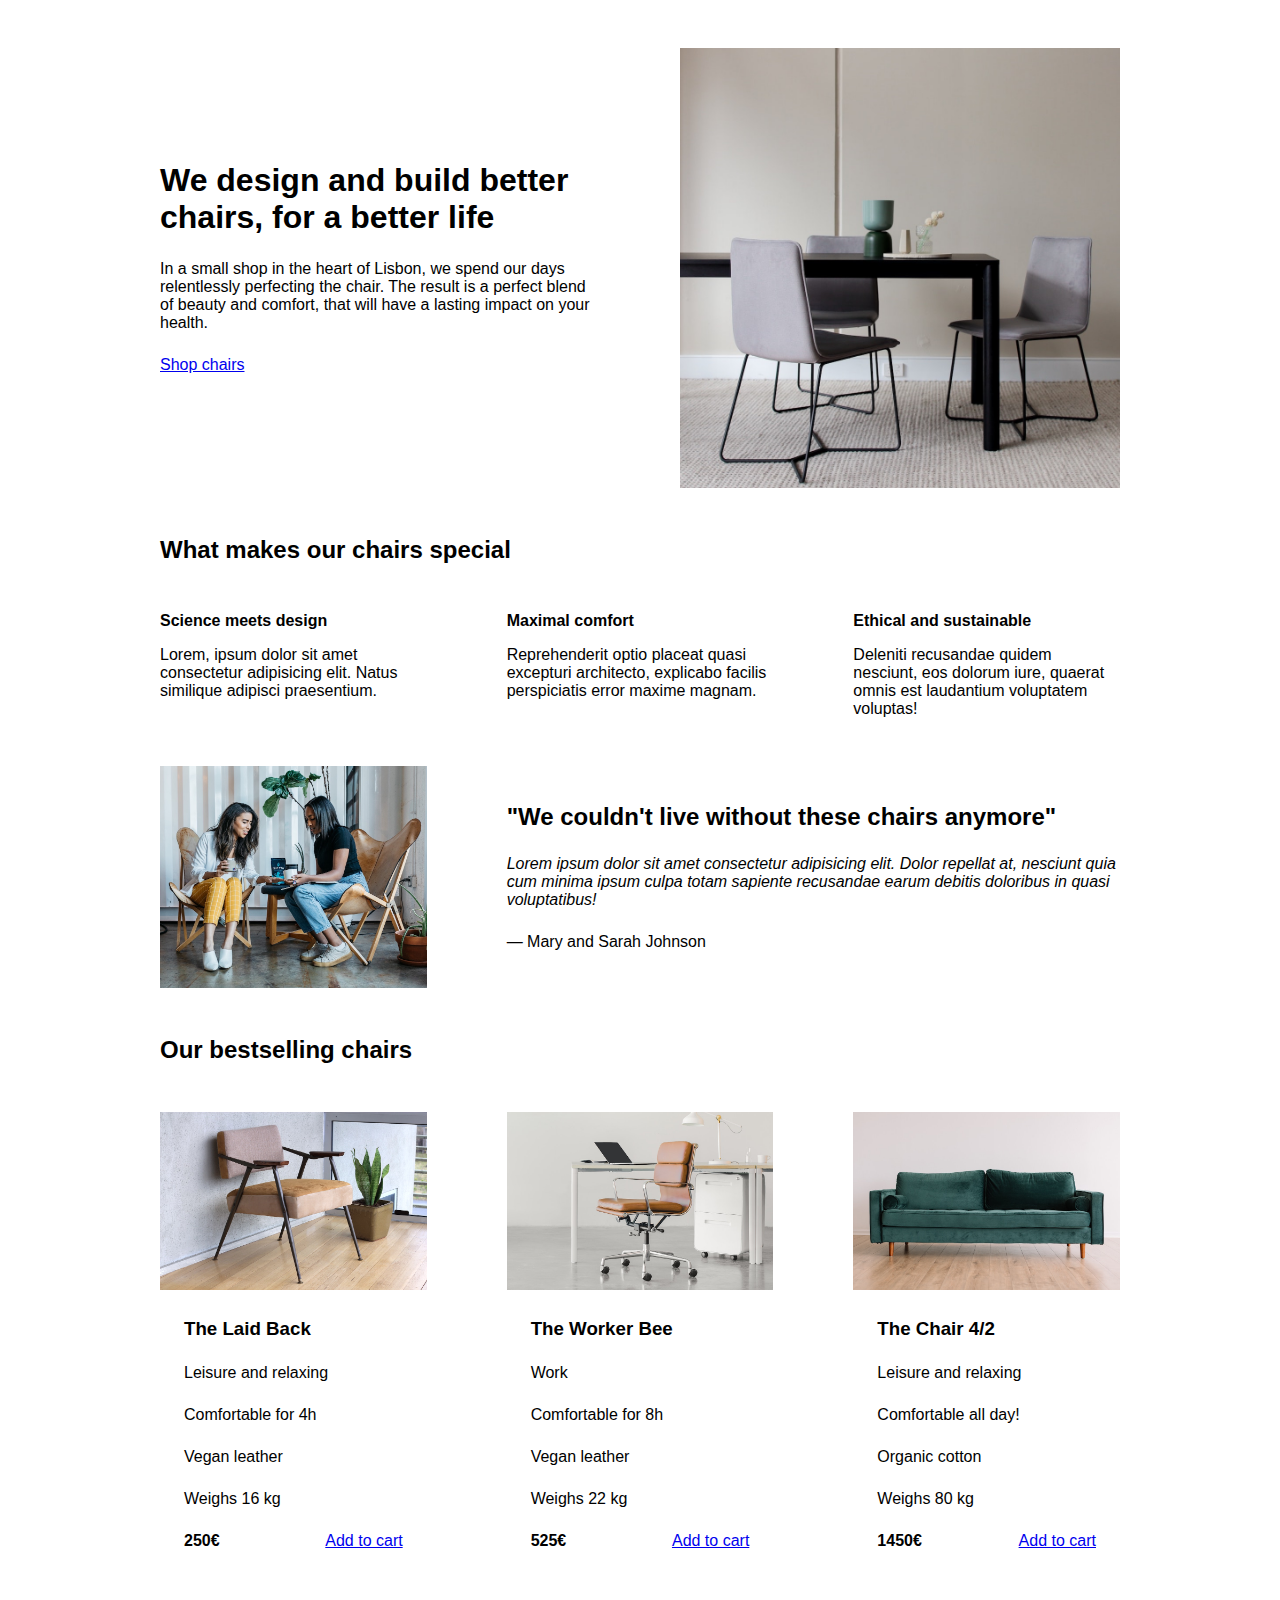
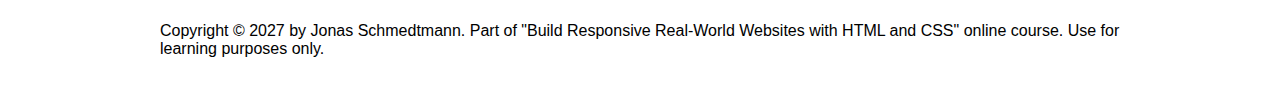
==== front/05-Design/index.html @ 14b937d6 "start new jurney of web design" ====
<!DOCTYPE html>
<html lang="en">
  <head>
    <meta charset="UTF-8" />
    <meta http-equiv="X-UA-Compatible" content="IE=edge" />
    <meta name="viewport" content="width=device-width, initial-scale=1.0" />

    <link rel="stylesheet" href="style.css" />
    <title>Lisbon Chair Shop</title>
  </head>
  <body>
    <div class="container">
      <header>
        <div class="header-text-box">
          <h1>We design and build better chairs, for a better life</h1>
          <p class="header-text">
            In a small shop in the heart of Lisbon, we spend our days
            relentlessly perfecting the chair. The result is a perfect blend of
            beauty and comfort, that will have a lasting impact on your health.
          </p>
          <a class="btn btn--big" href="#">Shop chairs</a>
        </div>
        <img src="hero.jpg" alt="Photo" />
      </header>

      <section>
        <h2>What makes our chairs special</h2>
        <div class="grid-3-cols">
          <div>
            <p class="features-title"><strong>Science meets design</strong></p>
            <p class="features-text">
              Lorem, ipsum dolor sit amet consectetur adipisicing elit. Natus
              similique adipisci praesentium.
            </p>
          </div>

          <div>
            <p class="features-title">
              <strong>Maximal comfort</strong>
            </p>
            <p class="features-text">
              Reprehenderit optio placeat quasi excepturi architecto, explicabo
              facilis perspiciatis error maxime magnam.
            </p>
          </div>

          <div>
            <p class="features-title">
              <strong>Ethical and sustainable</strong>
            </p>
            <p class="features-text">
              Deleniti recusandae quidem nesciunt, eos dolorum iure, quaerat
              omnis est laudantium voluptatem voluptas!
            </p>
          </div>
        </div>
      </section>

      <section class="testimonial-section">
        <div class="grid-3-cols">
          <img src="customers.jpg" alt="People sitting on chairs" />
          <div class="testimonial-box">
            <h2>"We couldn't live without these chairs anymore"</h2>
            <blockquote class="testimonial-text">
              Lorem ipsum dolor sit amet consectetur adipisicing elit. Dolor
              repellat at, nesciunt quia cum minima ipsum culpa totam sapiente
              recusandae earum debitis doloribus in quasi voluptatibus!
            </blockquote>
            <p class="testimonial-author">&mdash; Mary and Sarah Johnson</p>
          </div>
        </div>
      </section>

      <section>
        <h2>Our bestselling chairs</h2>
        <div class="grid-3-cols">
          <figure class="chair">
            <img src="chair-1.jpg" alt="Chair" />
            <div class="chair-box">
              <h3>The Laid Back</h3>
              <ul class="chair-details">
                <li>
                  <!-- Span is a generic INLINE text element, it doesn't have any meaning. It's like a div element, but inline -->
                  <span>Leisure and relaxing</span>
                </li>
                <li>
                  <span>Comfortable for 4h</span>
                </li>
                <li>
                  <span>Vegan leather</span>
                </li>
                <li>
                  <span>Weighs 16 kg</span>
                </li>
              </ul>
              <div class="chair-price">
                <strong>250€</strong>
                <a href="#" class="btn btn--small">Add to cart</a>
              </div>
            </div>
          </figure>

          <figure class="chair">
            <img src="chair-2.jpg" alt="Chair" />
            <div class="chair-box">
              <h3>The Worker Bee</h3>
              <ul class="chair-details">
                <li>
                  <span>Work</span>
                </li>
                <li>
                  <span>Comfortable for 8h</span>
                </li>
                <li>
                  <span>Vegan leather</span>
                </li>
                <li>
                  <span>Weighs 22 kg</span>
                </li>
              </ul>
              <div class="chair-price">
                <strong>525€</strong>
                <a href="#" class="btn btn--small">Add to cart</a>
              </div>
            </div>
          </figure>

          <figure class="chair">
            <img src="chair-3.jpg" alt="Chair" />
            <div class="chair-box">
              <h3>The Chair 4/2</h3>
              <ul class="chair-details">
                <li>
                  <span>Leisure and relaxing</span>
                </li>
                <li>
                  <span>Comfortable all day!</span>
                </li>
                <li>
                  <span>Organic cotton</span>
                </li>
                <li>
                  <span>Weighs 80 kg</span>
                </li>
              </ul>
              <div class="chair-price">
                <strong>1450€</strong>
                <a href="#" class="btn btn--small">Add to cart</a>
              </div>
            </div>
          </figure>
        </div>
      </section>

      <footer>
        Copyright &copy; 2027 by Jonas Schmedtmann. Part of "Build Responsive
        Real-World Websites with HTML and CSS" online course. Use for learning
        purposes only.
      </footer>
    </div>
  </body>
</html>
---- front/05-Design/style.css ----
/*
SPACING SYSTEM (px)
2 / 4 / 8 / 12 / 16 / 24 / 32 / 48 / 64 / 80 / 96 / 128

FONT SIZE SYSTEM (px)
10 / 12 / 14 / 16 / 18 / 20 / 24 / 30 / 36 / 44 / 52 / 62 / 74 / 86 / 98
*/

* {
  margin: 0;
  padding: 0;
  box-sizing: border-box;
}

/* ------------------------ */
/* GENERAL STYLES */
/* ------------------------ */
body {
  font-family: sans-serif;
}

.container {
  width: 960px;
  margin: 0 auto;
}

header,
section {
  margin-bottom: 48px;
}

h2 {
  margin-bottom: 48px;
}

.grid-3-cols {
  display: grid;
  grid-template-columns: repeat(3, 1fr);
  column-gap: 80px;
}

/* ------------------------ */
/* COMPONENT STYLES */
/* ------------------------ */

/* HEADER */
header {
  display: grid;
  grid-template-columns: repeat(2, 1fr);
  column-gap: 80px;
  margin-top: 48px;
}

.header-text-box {
  align-self: center;
}

h1 {
  margin-bottom: 24px;
}

.header-text {
  margin-bottom: 24px;
}

img {
  width: 100%;
}

/* FEATURES */
.features-icon {
}

.features-title {
  margin-bottom: 16px;
}

.features-text {
}

/* TESTIMONIAL */
.testimonial-section {
}

.testimonial-box {
  grid-column: 2 / -1;
  align-self: center;
}

.testimonial-box h2 {
  margin-bottom: 24px;
}

.testimonial-text {
  font-style: italic;
  margin-bottom: 24px;
}

/* CHAIRS */
.chair-box {
  padding: 24px;
}

h3 {
  margin-bottom: 24px;
}

.chair-details {
  list-style: none;
  margin-bottom: 24px;
}

.chair-details li {
  display: flex;
  align-items: center;
  gap: 12px;
  margin-bottom: 24px;
}

.chair-details li:last-child {
  margin-bottom: 0;
}

.chair-icon {
}

.chair-price {
  display: flex;
  justify-content: space-between;
}

footer {
  margin-bottom: 48px;
}
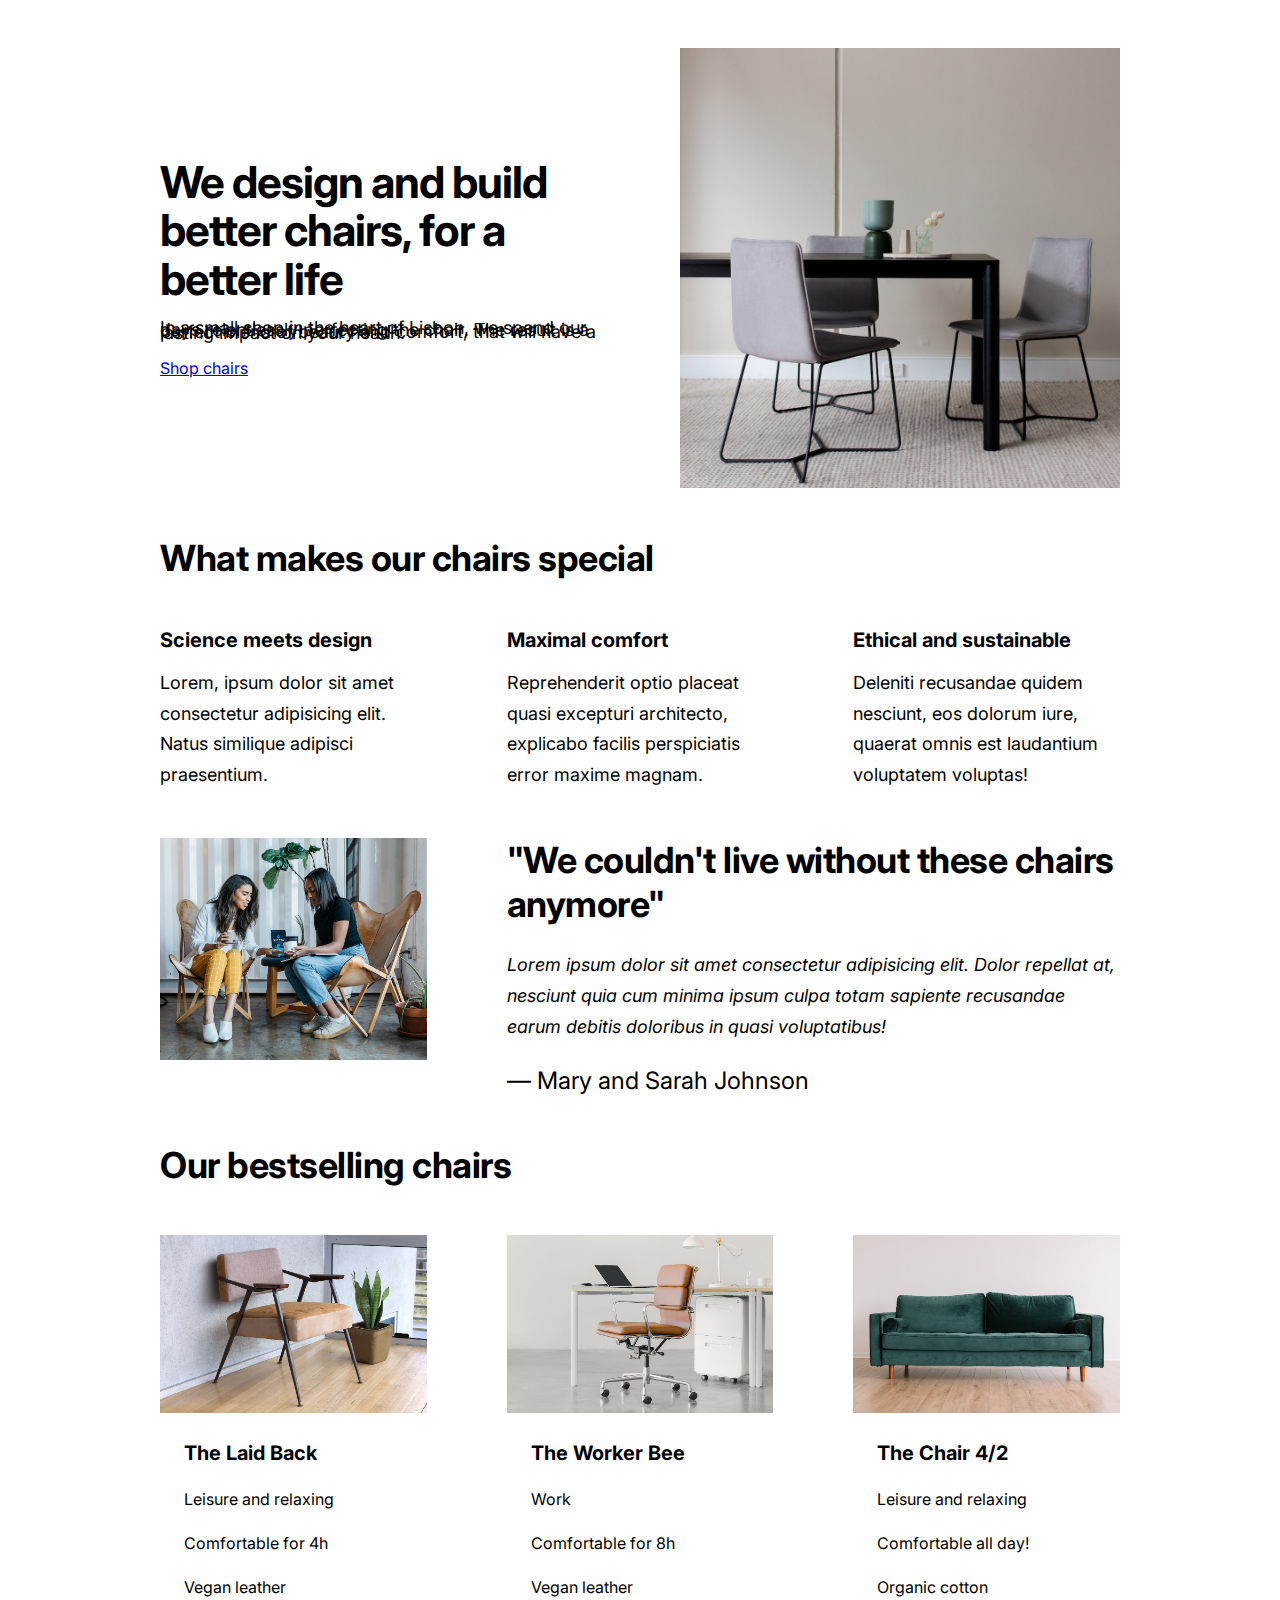
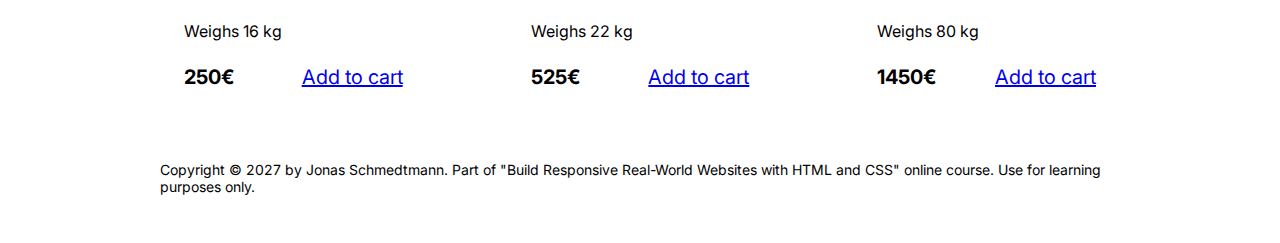
==== commit 02bf268c: "font add to project" ====
--- a/front/05-Design/index.html
+++ b/front/05-Design/index.html
@@ -4,7 +4,12 @@
     <meta charset="UTF-8" />
     <meta http-equiv="X-UA-Compatible" content="IE=edge" />
     <meta name="viewport" content="width=device-width, initial-scale=1.0" />
-
+    <link rel="preconnect" href="https://fonts.googleapis.com" />
+    <link rel="preconnect" href="https://fonts.gstatic.com" crossorigin />
+    <link
+      href="https://fonts.googleapis.com/css2?family=Inter:wght@400;500;700&display=swap"
+      rel="stylesheet"
+    />
     <link rel="stylesheet" href="style.css" />
     <title>Lisbon Chair Shop</title>
   </head>
--- a/front/05-Design/style.css
+++ b/front/05-Design/style.css
@@ -16,7 +16,7 @@
 /* GENERAL STYLES */
 /* ------------------------ */
 body {
-  font-family: sans-serif;
+  font-family: "Inter", sans-serif;
 }
 
 .container {
@@ -31,6 +31,8 @@
 
 h2 {
   margin-bottom: 48px;
+  font-size: 36px;
+  letter-spacing: -0.5px;
 }
 
 .grid-3-cols {
@@ -57,10 +59,15 @@
 
 h1 {
   margin-bottom: 24px;
+  font-size: 44px;
+  line-height: 1.1;
+  letter-spacing: -1px;
 }
 
 .header-text {
   margin-bottom: 24px;
+  font-size: 18px;
+  line-height: 1.7px;
 }
 
 img {
@@ -73,9 +80,12 @@
 
 .features-title {
   margin-bottom: 16px;
+  font-size: 20px;
 }
 
 .features-text {
+  font-size: 18px;
+  line-height: 1.7;
 }
 
 /* TESTIMONIAL */
@@ -85,6 +95,7 @@
 .testimonial-box {
   grid-column: 2 / -1;
   align-self: center;
+  font-size: 24px;
 }
 
 .testimonial-box h2 {
@@ -94,6 +105,8 @@
 .testimonial-text {
   font-style: italic;
   margin-bottom: 24px;
+  font-size: 18px;
+  line-height: 1.7;
 }
 
 /* CHAIRS */
@@ -103,6 +116,7 @@
 
 h3 {
   margin-bottom: 24px;
+  font-size: 20px;
 }
 
 .chair-details {
@@ -127,8 +141,10 @@
 .chair-price {
   display: flex;
   justify-content: space-between;
+  font-size: 20px;
 }
 
 footer {
   margin-bottom: 48px;
+  font-size: 14px;
 }
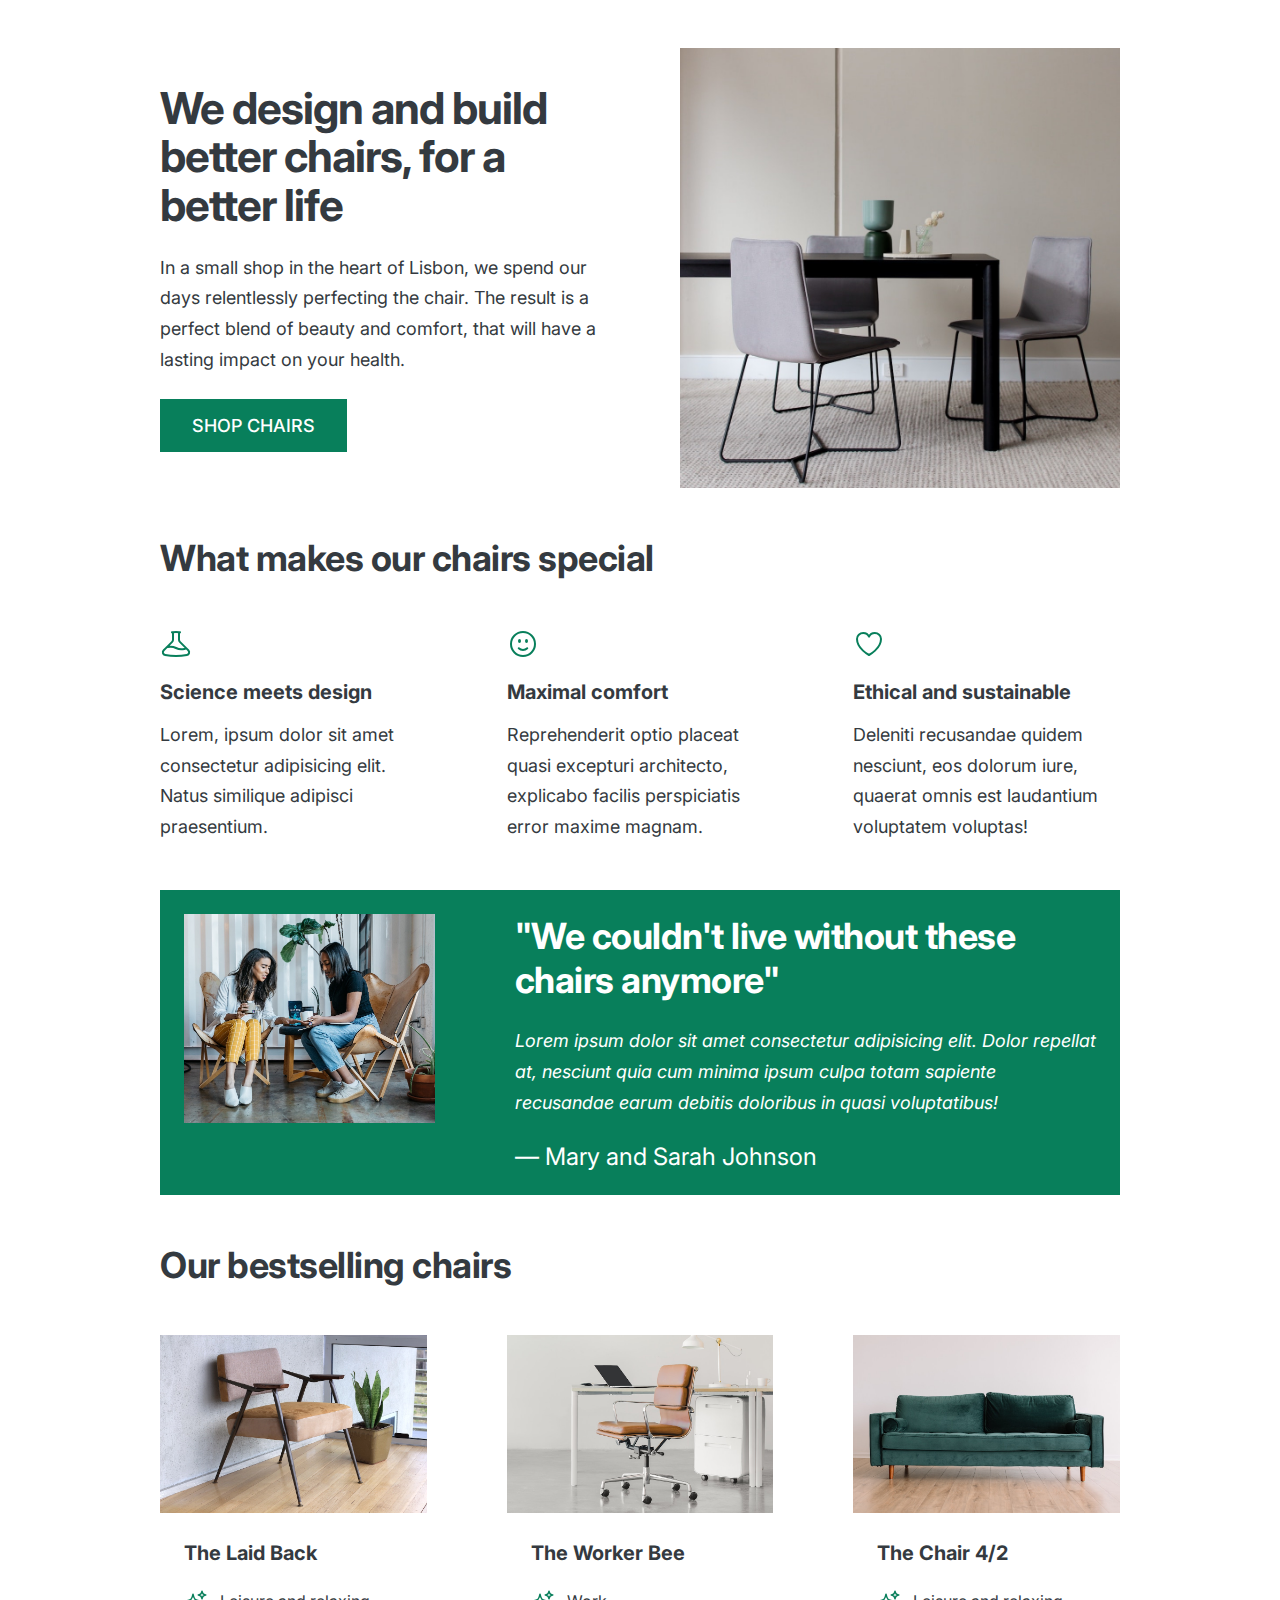
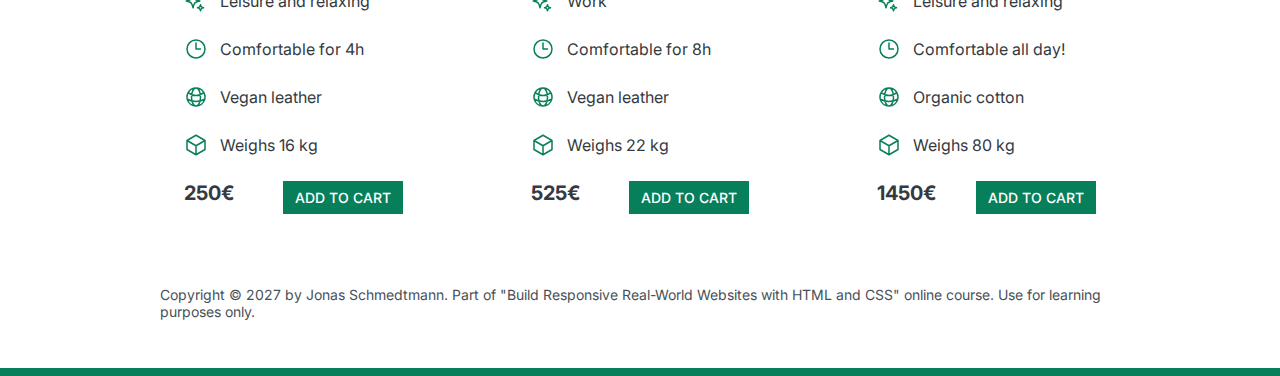
==== commit 7efac6db: "icons added" ====
--- a/front/05-Design/index.html
+++ b/front/05-Design/index.html
@@ -32,6 +32,21 @@
         <h2>What makes our chairs special</h2>
         <div class="grid-3-cols">
           <div>
+            <svg
+              xmlns="http://www.w3.org/2000/svg"
+              fill="none"
+              viewBox="0 0 24 24"
+              stroke-width="1.5"
+              stroke="currentColor"
+              class="features-icon"
+            >
+              <path
+                stroke-linecap="round"
+                stroke-linejoin="round"
+                d="M9.75 3.104v5.714a2.25 2.25 0 01-.659 1.591L5 14.5M9.75 3.104c-.251.023-.501.05-.75.082m.75-.082a24.301 24.301 0 014.5 0m0 0v5.714c0 .597.237 1.17.659 1.591L19.8 15.3M14.25 3.104c.251.023.501.05.75.082M19.8 15.3l-1.57.393A9.065 9.065 0 0112 15a9.065 9.065 0 00-6.23-.693L5 14.5m14.8.8l1.402 1.402c1.232 1.232.65 3.318-1.067 3.611A48.309 48.309 0 0112 21c-2.773 0-5.491-.235-8.135-.687-1.718-.293-2.3-2.379-1.067-3.61L5 14.5"
+              />
+            </svg>
+
             <p class="features-title"><strong>Science meets design</strong></p>
             <p class="features-text">
               Lorem, ipsum dolor sit amet consectetur adipisicing elit. Natus
@@ -40,6 +55,21 @@
           </div>
 
           <div>
+            <svg
+              xmlns="http://www.w3.org/2000/svg"
+              fill="none"
+              viewBox="0 0 24 24"
+              stroke-width="1.5"
+              stroke="currentColor"
+              class="features-icon"
+            >
+              <path
+                stroke-linecap="round"
+                stroke-linejoin="round"
+                d="M15.182 15.182a4.5 4.5 0 01-6.364 0M21 12a9 9 0 11-18 0 9 9 0 0118 0zM9.75 9.75c0 .414-.168.75-.375.75S9 10.164 9 9.75 9.168 9 9.375 9s.375.336.375.75zm-.375 0h.008v.015h-.008V9.75zm5.625 0c0 .414-.168.75-.375.75s-.375-.336-.375-.75.168-.75.375-.75.375.336.375.75zm-.375 0h.008v.015h-.008V9.75z"
+              />
+            </svg>
+
             <p class="features-title">
               <strong>Maximal comfort</strong>
             </p>
@@ -50,6 +80,21 @@
           </div>
 
           <div>
+            <svg
+              xmlns="http://www.w3.org/2000/svg"
+              fill="none"
+              viewBox="0 0 24 24"
+              stroke-width="1.5"
+              stroke="currentColor"
+              class="features-icon"
+            >
+              <path
+                stroke-linecap="round"
+                stroke-linejoin="round"
+                d="M21 8.25c0-2.485-2.099-4.5-4.688-4.5-1.935 0-3.597 1.126-4.312 2.733-.715-1.607-2.377-2.733-4.313-2.733C5.1 3.75 3 5.765 3 8.25c0 7.22 9 12 9 12s9-4.78 9-12z"
+              />
+            </svg>
+
             <p class="features-title">
               <strong>Ethical and sustainable</strong>
             </p>
@@ -85,16 +130,76 @@
               <h3>The Laid Back</h3>
               <ul class="chair-details">
                 <li>
+                  <svg
+                    xmlns="http://www.w3.org/2000/svg"
+                    fill="none"
+                    viewBox="0 0 24 24"
+                    stroke-width="1.5"
+                    stroke="currentColor"
+                    class="chair-icon"
+                  >
+                    <path
+                      stroke-linecap="round"
+                      stroke-linejoin="round"
+                      d="M9.813 15.904L9 18.75l-.813-2.846a4.5 4.5 0 00-3.09-3.09L2.25 12l2.846-.813a4.5 4.5 0 003.09-3.09L9 5.25l.813 2.846a4.5 4.5 0 003.09 3.09L15.75 12l-2.846.813a4.5 4.5 0 00-3.09 3.09zM18.259 8.715L18 9.75l-.259-1.035a3.375 3.375 0 00-2.455-2.456L14.25 6l1.036-.259a3.375 3.375 0 002.455-2.456L18 2.25l.259 1.035a3.375 3.375 0 002.456 2.456L21.75 6l-1.035.259a3.375 3.375 0 00-2.456 2.456zM16.894 20.567L16.5 21.75l-.394-1.183a2.25 2.25 0 00-1.423-1.423L13.5 18.75l1.183-.394a2.25 2.25 0 001.423-1.423l.394-1.183.394 1.183a2.25 2.25 0 001.423 1.423l1.183.394-1.183.394a2.25 2.25 0 00-1.423 1.423z"
+                    />
+                  </svg>
+
                   <!-- Span is a generic INLINE text element, it doesn't have any meaning. It's like a div element, but inline -->
                   <span>Leisure and relaxing</span>
                 </li>
                 <li>
+                  <svg
+                    xmlns="http://www.w3.org/2000/svg"
+                    fill="none"
+                    viewBox="0 0 24 24"
+                    stroke-width="1.5"
+                    stroke="currentColor"
+                    class="chair-icon"
+                  >
+                    <path
+                      stroke-linecap="round"
+                      stroke-linejoin="round"
+                      d="M12 6v6h4.5m4.5 0a9 9 0 11-18 0 9 9 0 0118 0z"
+                    />
+                  </svg>
+
                   <span>Comfortable for 4h</span>
                 </li>
                 <li>
+                  <svg
+                    xmlns="http://www.w3.org/2000/svg"
+                    fill="none"
+                    viewBox="0 0 24 24"
+                    stroke-width="1.5"
+                    stroke="currentColor"
+                    class="chair-icon"
+                  >
+                    <path
+                      stroke-linecap="round"
+                      stroke-linejoin="round"
+                      d="M12 21a9.004 9.004 0 008.716-6.747M12 21a9.004 9.004 0 01-8.716-6.747M12 21c2.485 0 4.5-4.03 4.5-9S14.485 3 12 3m0 18c-2.485 0-4.5-4.03-4.5-9S9.515 3 12 3m0 0a8.997 8.997 0 017.843 4.582M12 3a8.997 8.997 0 00-7.843 4.582m15.686 0A11.953 11.953 0 0112 10.5c-2.998 0-5.74-1.1-7.843-2.918m15.686 0A8.959 8.959 0 0121 12c0 .778-.099 1.533-.284 2.253m0 0A17.919 17.919 0 0112 16.5c-3.162 0-6.133-.815-8.716-2.247m0 0A9.015 9.015 0 013 12c0-1.605.42-3.113 1.157-4.418"
+                    />
+                  </svg>
+
                   <span>Vegan leather</span>
                 </li>
                 <li>
+                  <svg
+                    xmlns="http://www.w3.org/2000/svg"
+                    fill="none"
+                    viewBox="0 0 24 24"
+                    stroke-width="1.5"
+                    stroke="currentColor"
+                    class="chair-icon"
+                  >
+                    <path
+                      stroke-linecap="round"
+                      stroke-linejoin="round"
+                      d="M21 7.5l-9-5.25L3 7.5m18 0l-9 5.25m9-5.25v9l-9 5.25M3 7.5l9 5.25M3 7.5v9l9 5.25m0-9v9"
+                    />
+                  </svg>
+
                   <span>Weighs 16 kg</span>
                 </li>
               </ul>
@@ -111,15 +216,75 @@
               <h3>The Worker Bee</h3>
               <ul class="chair-details">
                 <li>
+                  <svg
+                    xmlns="http://www.w3.org/2000/svg"
+                    fill="none"
+                    viewBox="0 0 24 24"
+                    stroke-width="1.5"
+                    stroke="currentColor"
+                    class="chair-icon"
+                  >
+                    <path
+                      stroke-linecap="round"
+                      stroke-linejoin="round"
+                      d="M9.813 15.904L9 18.75l-.813-2.846a4.5 4.5 0 00-3.09-3.09L2.25 12l2.846-.813a4.5 4.5 0 003.09-3.09L9 5.25l.813 2.846a4.5 4.5 0 003.09 3.09L15.75 12l-2.846.813a4.5 4.5 0 00-3.09 3.09zM18.259 8.715L18 9.75l-.259-1.035a3.375 3.375 0 00-2.455-2.456L14.25 6l1.036-.259a3.375 3.375 0 002.455-2.456L18 2.25l.259 1.035a3.375 3.375 0 002.456 2.456L21.75 6l-1.035.259a3.375 3.375 0 00-2.456 2.456zM16.894 20.567L16.5 21.75l-.394-1.183a2.25 2.25 0 00-1.423-1.423L13.5 18.75l1.183-.394a2.25 2.25 0 001.423-1.423l.394-1.183.394 1.183a2.25 2.25 0 001.423 1.423l1.183.394-1.183.394a2.25 2.25 0 00-1.423 1.423z"
+                    />
+                  </svg>
+
                   <span>Work</span>
                 </li>
                 <li>
+                  <svg
+                    xmlns="http://www.w3.org/2000/svg"
+                    fill="none"
+                    viewBox="0 0 24 24"
+                    stroke-width="1.5"
+                    stroke="currentColor"
+                    class="chair-icon"
+                  >
+                    <path
+                      stroke-linecap="round"
+                      stroke-linejoin="round"
+                      d="M12 6v6h4.5m4.5 0a9 9 0 11-18 0 9 9 0 0118 0z"
+                    />
+                  </svg>
+
                   <span>Comfortable for 8h</span>
                 </li>
                 <li>
+                  <svg
+                    xmlns="http://www.w3.org/2000/svg"
+                    fill="none"
+                    viewBox="0 0 24 24"
+                    stroke-width="1.5"
+                    stroke="currentColor"
+                    class="chair-icon"
+                  >
+                    <path
+                      stroke-linecap="round"
+                      stroke-linejoin="round"
+                      d="M12 21a9.004 9.004 0 008.716-6.747M12 21a9.004 9.004 0 01-8.716-6.747M12 21c2.485 0 4.5-4.03 4.5-9S14.485 3 12 3m0 18c-2.485 0-4.5-4.03-4.5-9S9.515 3 12 3m0 0a8.997 8.997 0 017.843 4.582M12 3a8.997 8.997 0 00-7.843 4.582m15.686 0A11.953 11.953 0 0112 10.5c-2.998 0-5.74-1.1-7.843-2.918m15.686 0A8.959 8.959 0 0121 12c0 .778-.099 1.533-.284 2.253m0 0A17.919 17.919 0 0112 16.5c-3.162 0-6.133-.815-8.716-2.247m0 0A9.015 9.015 0 013 12c0-1.605.42-3.113 1.157-4.418"
+                    />
+                  </svg>
+
                   <span>Vegan leather</span>
                 </li>
                 <li>
+                  <svg
+                    xmlns="http://www.w3.org/2000/svg"
+                    fill="none"
+                    viewBox="0 0 24 24"
+                    stroke-width="1.5"
+                    stroke="currentColor"
+                    class="chair-icon"
+                  >
+                    <path
+                      stroke-linecap="round"
+                      stroke-linejoin="round"
+                      d="M21 7.5l-9-5.25L3 7.5m18 0l-9 5.25m9-5.25v9l-9 5.25M3 7.5l9 5.25M3 7.5v9l9 5.25m0-9v9"
+                    />
+                  </svg>
+
                   <span>Weighs 22 kg</span>
                 </li>
               </ul>
@@ -136,15 +301,71 @@
               <h3>The Chair 4/2</h3>
               <ul class="chair-details">
                 <li>
+                  <svg
+                    xmlns="http://www.w3.org/2000/svg"
+                    fill="none"
+                    viewBox="0 0 24 24"
+                    stroke-width="1.5"
+                    stroke="currentColor"
+                    class="chair-icon"
+                  >
+                    <path
+                      stroke-linecap="round"
+                      stroke-linejoin="round"
+                      d="M9.813 15.904L9 18.75l-.813-2.846a4.5 4.5 0 00-3.09-3.09L2.25 12l2.846-.813a4.5 4.5 0 003.09-3.09L9 5.25l.813 2.846a4.5 4.5 0 003.09 3.09L15.75 12l-2.846.813a4.5 4.5 0 00-3.09 3.09zM18.259 8.715L18 9.75l-.259-1.035a3.375 3.375 0 00-2.455-2.456L14.25 6l1.036-.259a3.375 3.375 0 002.455-2.456L18 2.25l.259 1.035a3.375 3.375 0 002.456 2.456L21.75 6l-1.035.259a3.375 3.375 0 00-2.456 2.456zM16.894 20.567L16.5 21.75l-.394-1.183a2.25 2.25 0 00-1.423-1.423L13.5 18.75l1.183-.394a2.25 2.25 0 001.423-1.423l.394-1.183.394 1.183a2.25 2.25 0 001.423 1.423l1.183.394-1.183.394a2.25 2.25 0 00-1.423 1.423z"
+                    />
+                  </svg>
                   <span>Leisure and relaxing</span>
                 </li>
                 <li>
+                  <svg
+                    xmlns="http://www.w3.org/2000/svg"
+                    fill="none"
+                    viewBox="0 0 24 24"
+                    stroke-width="1.5"
+                    stroke="currentColor"
+                    class="chair-icon"
+                  >
+                    <path
+                      stroke-linecap="round"
+                      stroke-linejoin="round"
+                      d="M12 6v6h4.5m4.5 0a9 9 0 11-18 0 9 9 0 0118 0z"
+                    />
+                  </svg>
                   <span>Comfortable all day!</span>
                 </li>
                 <li>
+                  <svg
+                    xmlns="http://www.w3.org/2000/svg"
+                    fill="none"
+                    viewBox="0 0 24 24"
+                    stroke-width="1.5"
+                    stroke="currentColor"
+                    class="chair-icon"
+                  >
+                    <path
+                      stroke-linecap="round"
+                      stroke-linejoin="round"
+                      d="M12 21a9.004 9.004 0 008.716-6.747M12 21a9.004 9.004 0 01-8.716-6.747M12 21c2.485 0 4.5-4.03 4.5-9S14.485 3 12 3m0 18c-2.485 0-4.5-4.03-4.5-9S9.515 3 12 3m0 0a8.997 8.997 0 017.843 4.582M12 3a8.997 8.997 0 00-7.843 4.582m15.686 0A11.953 11.953 0 0112 10.5c-2.998 0-5.74-1.1-7.843-2.918m15.686 0A8.959 8.959 0 0121 12c0 .778-.099 1.533-.284 2.253m0 0A17.919 17.919 0 0112 16.5c-3.162 0-6.133-.815-8.716-2.247m0 0A9.015 9.015 0 013 12c0-1.605.42-3.113 1.157-4.418"
+                    />
+                  </svg>
                   <span>Organic cotton</span>
                 </li>
                 <li>
+                  <svg
+                    xmlns="http://www.w3.org/2000/svg"
+                    fill="none"
+                    viewBox="0 0 24 24"
+                    stroke-width="1.5"
+                    stroke="currentColor"
+                    class="chair-icon"
+                  >
+                    <path
+                      stroke-linecap="round"
+                      stroke-linejoin="round"
+                      d="M21 7.5l-9-5.25L3 7.5m18 0l-9 5.25m9-5.25v9l-9 5.25M3 7.5l9 5.25M3 7.5v9l9 5.25m0-9v9"
+                    />
+                  </svg>
                   <span>Weighs 80 kg</span>
                 </li>
               </ul>
--- a/front/05-Design/style.css
+++ b/front/05-Design/style.css
@@ -4,6 +4,12 @@
 
 FONT SIZE SYSTEM (px)
 10 / 12 / 14 / 16 / 18 / 20 / 24 / 30 / 36 / 44 / 52 / 62 / 74 / 86 / 98
+*/
+
+/*
+ main color:   087f5b 
+font clolor: 343a40
+
 */
 
 * {
@@ -17,6 +23,8 @@
 /* ------------------------ */
 body {
   font-family: "Inter", sans-serif;
+  color: #343a40;
+  border-bottom: 8px solid #087f5b;
 }
 
 .container {
@@ -41,6 +49,29 @@
   column-gap: 80px;
 }
 
+.btn:link,
+.btn:visited {
+  background-color: #087f5b;
+  color: #fff;
+  text-decoration: none;
+  text-transform: uppercase;
+
+  display: inline-block;
+  font-weight: 500;
+}
+btn:hover,
+btn:active {
+  background-color: #37b24d;
+}
+.btn--big {
+  font-size: 18px;
+  padding: 16px 32px;
+}
+
+.btn--small {
+  font-size: 14px;
+  padding: 8px 12px;
+}
 /* ------------------------ */
 /* COMPONENT STYLES */
 /* ------------------------ */
@@ -67,7 +98,7 @@
 .header-text {
   margin-bottom: 24px;
   font-size: 18px;
-  line-height: 1.7px;
+  line-height: 1.7;
 }
 
 img {
@@ -76,6 +107,10 @@
 
 /* FEATURES */
 .features-icon {
+  stroke: #087f5b;
+  width: 32px;
+  height: 32px;
+  margin-bottom: 16px;
 }
 
 .features-title {
@@ -90,6 +125,9 @@
 
 /* TESTIMONIAL */
 .testimonial-section {
+  background-color: #087f5b;
+  color: #fff;
+  padding: 24px;
 }
 
 .testimonial-box {
@@ -136,6 +174,9 @@
 }
 
 .chair-icon {
+  stroke: #087f5b;
+  width: 24px;
+  height: 24px;
 }
 
 .chair-price {
@@ -147,4 +188,5 @@
 footer {
   margin-bottom: 48px;
   font-size: 14px;
+  color: #495057;
 }
